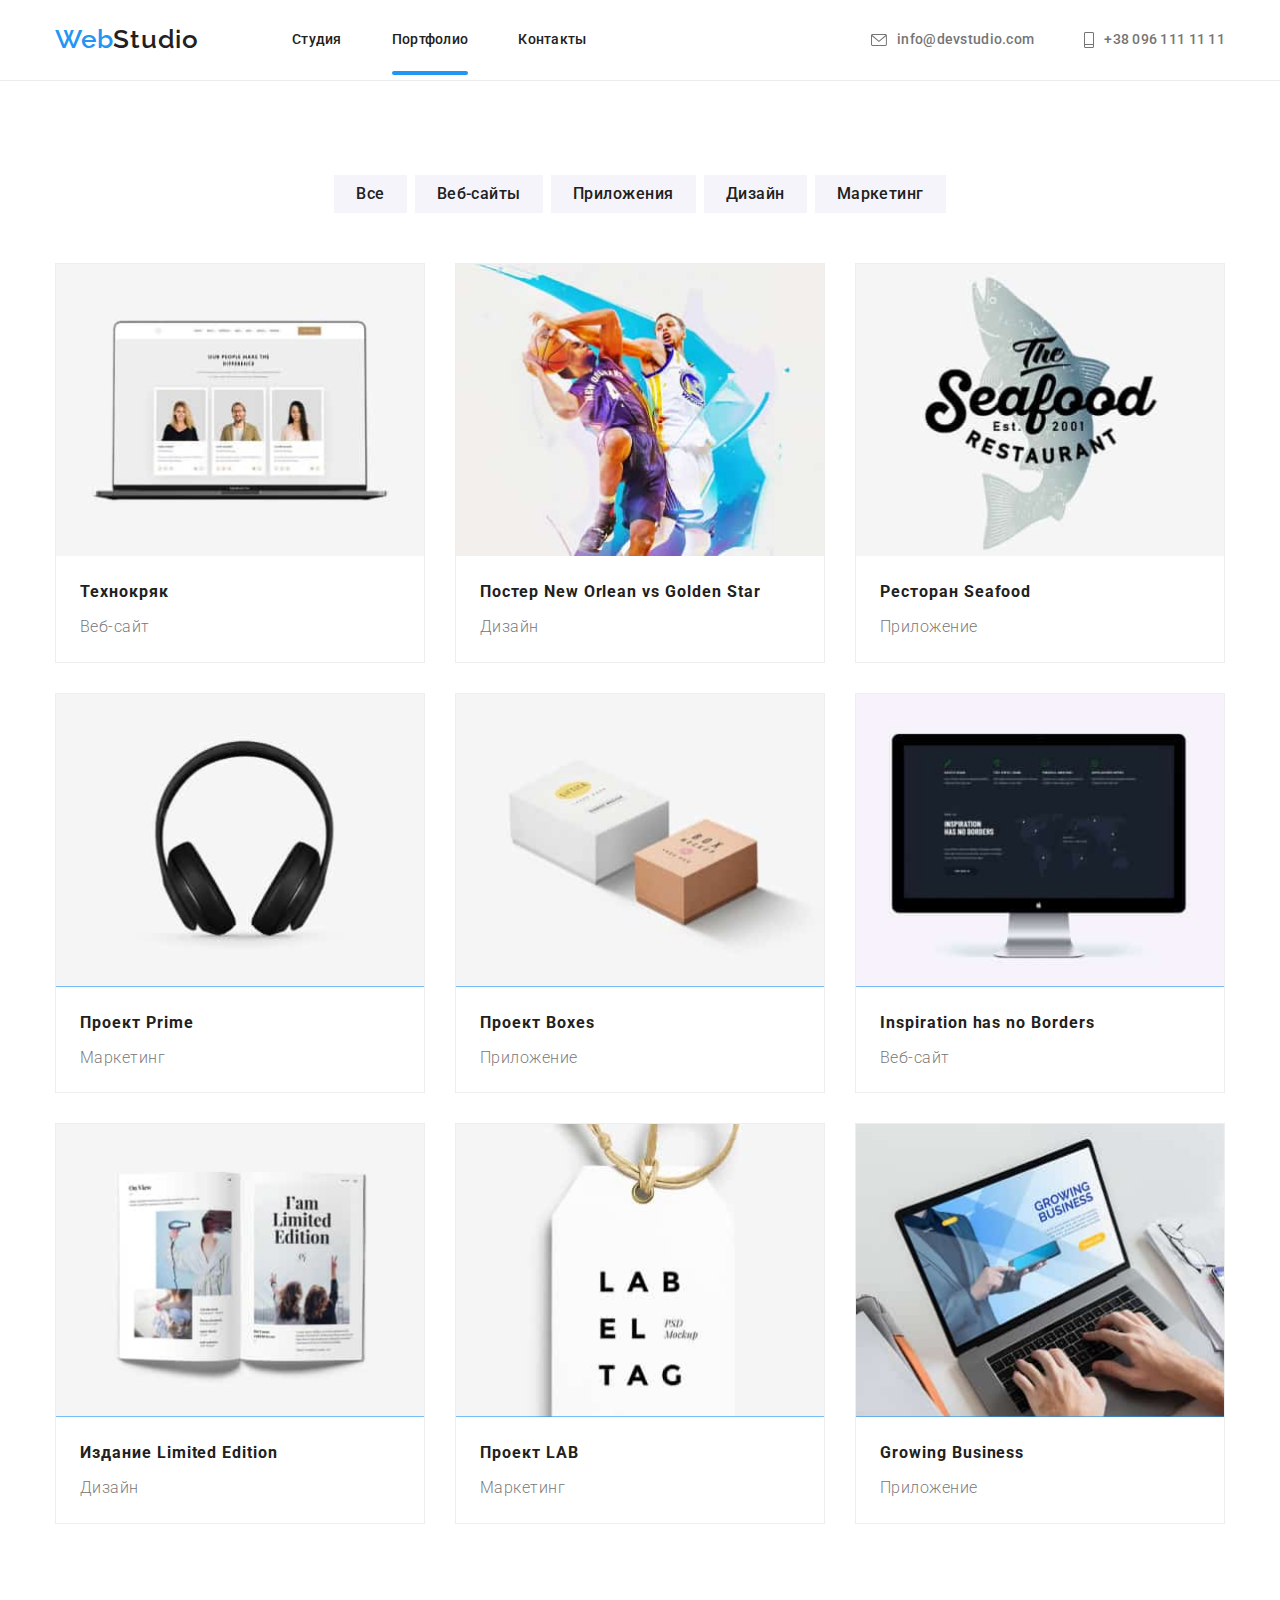
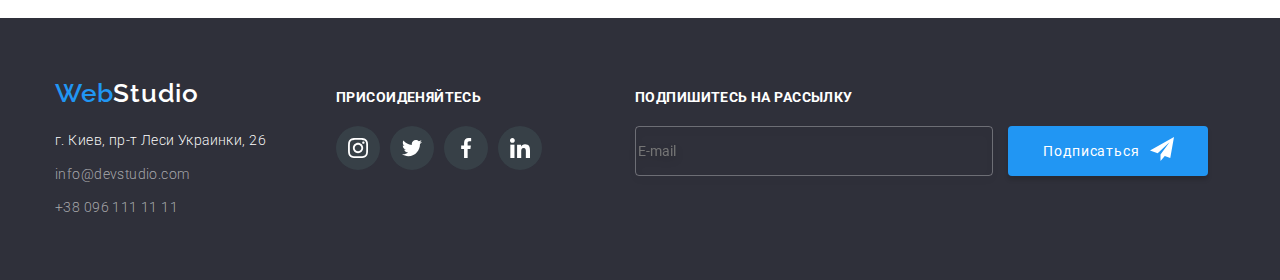
==== portfolio.html @ 7ec6780a "Initial commit" ====
<!DOCTYPE html>
<html lang="ru">
<head>
    <meta charset="UTF-8">
    <meta http-equiv="X-UA-Compatible" content="IE=edge">
    <meta name="viewport" content="width=device-width, initial-scale=1.0">
    <title>Портфолио</title>
    <!-- Основні шрифти -->
    <link rel="preconnect" href="https://fonts.googleapis.com">
    <link rel="preconnect" href="https://fonts.gstatic.com" crossorigin>
    <link href="https://fonts.googleapis.com/css2?family=Raleway:wght@700&family=Roboto:wght@400;500;700&display=swap"
        rel="stylesheet">
    <link rel="stylesheet" href="https://cdn.jsdelivr.net/npm/modern-normalize@1.1.0/modern-normalize.min.css">
    <link rel="stylesheet" href="./css/styles.css">
</head>
<body>
    <header class="header ">
        <div class="container header-container">
        <nav class="nav">
            <a class="header-logo link" href="./index.html"><span class="web">Web</span>Studio</a>
            <ul class="nav-list list">
                <li class="nav-iten">
                    <a class="nav-link link current" href="./index.html">Студия</a>
                </li>
                <li class="nav-iten">
                    <a class="nav-link-first link current-state" href="./portfolio.html">Портфолио</a>
                </li>
                <li class="nav-iten">
                    <a class="nav-link link current" href="">Контакты</a>
                </li>
            </ul>
        </nav>
        
        <ul class="contact-list list">
            <li class="contact-item">
                <a class="contact-mail-portfolio link current-link-portfolio" href="mailto:info@devstudio.com"><svg class="portfolio-header-icons" width="16px" height="12px">
                    <use href="./images/icons.svg/icons.heder/symbol-defs.svg#envelope-hover"></use>
                </svg>info@devstudio.com</a>
            </li>
            <li class="contact-item">
                <a class="contact-phone-portfolio link current-link-portfolio" href="tel:+380961111111"><svg class="portfolio-header-icons"  width="10px" height="16px">
                    <use href="./images/icons.svg/icons.heder/symbol-defs.svg#Vector"></use>
                </svg>+38 096 111 11 11</a>
            </li>
        </ul>
        
        </div>
    </header>
    <!-- Main -->
    <main class="main">
        <section class="section">
            <div class="container">
            <h1 class="visually-hidden">Кнопки переходу</h1>
        <ul class="buttons-list list">
            <li class="buttons-item"><button class="buttons-btn" type="button">Все</button></li>
            <li class="buttons-item"><button class="buttons-btn" type="button">Веб-сайты</button></li>
            <li class="buttons-item"><button class="buttons-btn" type="button">Приложения</button></li>
            <li class="buttons-item"><button class="buttons-btn" type="button">Дизайн</button></li>
            <li class="buttons-item"><button class="buttons-btn" type="button">Маркетинг</button></li>
        </ul>
        
            
                
                <ul class="projekts-list ">
                    
                <li class="projekts-item"  >
                    <a class="slider"  href="">
                       <div class="slider-thumb"><img class="projekts-image" src="./images/images.portofolio/img.jpg" alt="Про нас" width="370"
                            height="300">
                        <p class="slider-dtscr">Ресурс предлагает комплексные предложения с разным уровнем функционала и сервисов. Все это
                            позволит посетителю получить
                            исчерпывающие сведения о компании или частном лице.</p>
                    </div>
                    <div class="projekts-item-div">
                    <h2 class="projekts-subtitle">Технокряк</h2>
                    <p class="projekts-desc">Веб-сайт</p>
                    </div></a>
                </li>
                <li class="projekts-item">
                    <a class="slider" href="">
                        <div class="slider-thumb"><img class="projekts-image" src="./images/images.portofolio/img(1).jpg" alt="Фото постера" width="370" height="300">
                            <p class="slider-dtscr">Ресурс предлагает комплексные предложения с разным уровнем функционала и сервисов. Все это
                                позволит посетителю получить
                                исчерпывающие сведения о компании или частном лице.</p>
                        </div>
                    
                    <div class="projekts-item-div">
                    <h2 class="projekts-subtitle">Постер New Orlean vs Golden Star</h2>
                    <p class="projekts-desc">Дизайн</p>
                    </div></a>
                </li>
                <li class="projekts-item">
                    <a class="slider" href="">
                        <div class="slider-thumb"><img class="projekts-image" src="./images/images.portofolio/img(2).jpg" alt="Фото ресторану" width="370" height="300">
                            <p class="slider-dtscr">Ресурс предлагает комплексные предложения с разным уровнем функционала и сервисов. Все это
                                позволит посетителю получить
                                исчерпывающие сведения о компании или частном лице.</p>
                        </div>
                    
                    <div class="projekts-item-div">
                    <h2 class="projekts-subtitle">Ресторан Seafood</h2>
                    <p class="projekts-desc">Приложение</p>
                    </div></a>
                </li>
                <li class="projekts-item">
                    <a class="slider" href="">
                        <div class="slider-thumb"><img class="projekts-image" src="./images/images.portofolio/img(3).jpg" alt="Фото проекта навушники" width="370"
                            height="300">
                            <p class="slider-dtscr">Ресурс предлагает комплексные предложения с разным уровнем функционала и сервисов. Все это
                                позволит посетителю получить
                                исчерпывающие сведения о компании или частном лице.</p>
                        </div>
                    
                    <div class="projekts-item-div">
                    <h2 class="projekts-subtitle">Проект Prime</h2>
                    <p class="projekts-desc">Маркетинг</p>
                    </div></a>
                </li>
                <li class="projekts-item">
                    <a class="slider" href="">
                        <div class="slider-thumb"><img class="projekts-image" src="./images/images.portofolio/img(4).jpg" alt="фото скриньок" width="370" height="300">
                            <p class="slider-dtscr">Ресурс предлагает комплексные предложения с разным уровнем функционала и сервисов. Все это
                                позволит посетителю получить
                                исчерпывающие сведения о компании или частном лице.</p>
                        </div>
                    
                    <div class="projekts-item-div">
                    <h2 class="projekts-subtitle">Проект Boxes</h2>
                    <p class="projekts-desc">Приложение</p>
                    </div></a>
                </li>
                <li class="projekts-item">
                    <a class="slider" href="">
                        <div class="slider-thumb"><img class="projekts-image" src="./images/images.portofolio/img(5).jpg" alt="Фото сайта Inspiration" width="370"
                            height="300">
                            <p class="slider-dtscr">Ресурс предлагает комплексные предложения с разным уровнем функционала и сервисов. Все это
                                позволит посетителю получить
                                исчерпывающие сведения о компании или частном лице.</p>
                        </div>
                    
                    <div class="projekts-item-div">
                    <h2 class="projekts-subtitle" lang="en">Inspiration has no Borders</h2>
                    <p class="projekts-desc">Веб-сайт</p>
                    </div></a>
                </li>
                <li class="projekts-item">
                    <a class="slider" href="">
                        <div class="slider-thumb"><img class="projekts-image" src="./images/images.portofolio/img(6).jpg" alt="Фото книжки" width="370" height="300">
                            <p class="slider-dtscr">Ресурс предлагает комплексные предложения с разным уровнем функционала и сервисов. Все это
                                позволит посетителю получить
                                исчерпывающие сведения о компании или частном лице.</p>
                        </div>
                    
                    <div class="projekts-item-div">
                    <h2 class="projekts-subtitle">Издание Limited Edition</h2>
                    <p class="projekts-desc">Дизайн</p>
                    </div></a>
                </li>
                <li class="projekts-item">
                    <a class="slider" href="">
                        <div class="slider-thumb"><img class="projekts-image" src="./images/images.portofolio/img(7).jpg" alt="Фото проекта" width="370" height="300">
                            <p class="slider-dtscr">Ресурс предлагает комплексные предложения с разным уровнем функционала и сервисов. Все это
                                позволит посетителю получить
                                исчерпывающие сведения о компании или частном лице.</p>
                        </div>
                    
                    <div class="projekts-item-div">
                    <h2 class="projekts-subtitle">Проект LAB</h2>
                    <p class="projekts-desc">Маркетинг</p>
                    </div></a>
                </li>
                <li class="projekts-item">
                    <a class="slider" href="">
                        <div class="slider-thumb"><img class="projekts-image" src="./images/images.portofolio/img(8).jpg" alt="Фото ноутбука" width="370" height="300">
                            <p class="slider-dtscr">Ресурс предлагает комплексные предложения с разным уровнем функционала и сервисов. Все это
                                позволит посетителю получить
                                исчерпывающие сведения о компании или частном лице.</p>
                        </div>
                    
                    <div class="projekts-item-div">
                    <h2 class="projekts-subtitle" lang="en">Growing Business</h2>
                    <p class="projekts-desc">Приложение</p>
                    </div></a>
                </li>
                </div>
                </ul>
                </div>
        </section>
    </main>
    <footer class="footer">
        <div class="container column">
            <div><a class="footer-logo link" href="./index.html"><span class="web">Web</span>Studio</a>
                <address class="footer-all">
                    <ul class="footer-list list">
                        <li class="footer-item"><a class="footer-link link"
                                href="https://www.google.com/maps/place/%D0%B1%D1%83%D0%BB%D1%8C%D0%B2%D0%B0%D1%80+%D0%9B%D0%B5%D1%81%D1%96+%D0%A3%D0%BA%D1%80%D0%B0%D1%97%D0%BD%D0%BA%D0%B8,+26,+%D0%9A%D0%B8%D1%97%D0%B2,+02000/@50.4265807,30.5361971,17z/data=!3m1!4b1!4m5!3m4!1s0x40d4cf0e033ecbe9:0x57a4dffefec77da0!8m2!3d50.4265807!4d30.5383858">г.
                                Киев, пр-т Леси Украинки, 26</a></li>
                        <li class="footer-item"><a class="footer-mail link"
                                href="mailto:info@devstudio.com">info@devstudio.com</a></li>
                        <li class="footer-item"><a class="footer-phone link" href="tel:+380961111111">+38 096 111 11 11</a>
                        </li>
                    </ul>
                </address>
            </div>
            <div class="footerr-deskription">
                <h3 class="footerr">Присоиденяйтесь</h3>
                <ul class="footerr-list list">
                    <li class="footerr-item">
                        <a class="footerr-link" href=""><svg class="footerr-svg">
                                <use href="./images/icons.svg/icons.footer/symbol-defs.svg#instagram"></use>
                            </svg></a>
                    </li>
                    <li class="footerr-item">
                        <a class="footerr-link" href=""><svg class="footerr-svg">
                                <use href="./images/icons.svg/icons.footer/symbol-defs.svg#twitter"></use></a>
                    </li>
                    <li class="footerr-item">
                        <a class="footerr-link" href=""><svg class="footerr-svg">
                                <use href="./images/icons.svg/icons.footer/symbol-defs.svg#facebook"></use></a>
                    </li>
                    <li class="footerr-item">
                        <a class="footerr-link" href=""><svg class="footerr-svg">
                                <use href="./images/icons.svg/icons.footer/symbol-defs.svg#linkedin"></use></a>
                    </li>
                </ul>
            </div>
            <div class="label-wrapper">
                <h3 class="label-tutorial">Подпишитесь на рассылку</h3>
                <form class="form">
                    <label class="form-label">
                        <input type="email" class="form-input" name="mail" placeholder="E-mail">
                    </label>
                    <button class="label-button" type="submit">Подписаться <span><svg class="label-span">
                                <use href="./images/icons.svg/icons.label/symbol-defs.svg#icon-send"></use>
                            </svg></span></button>            
                </form>
            </div>
        </div>
    </footer>
    
</body>
</html>
---- css/styles.css ----
:root{
    /* Основні шрифти */
     --main-font: "Roboto", sans-serif;
     --secondary-font: "Raleway", sans-serif;
     /*Світла тема тексту*/
     --accent-txt: #2196F3;
     --primary-light-txt: #212121;
     --secondary-light-txt: #757575;
     /*Темна тема тексту*/
     --primary-dark-txt: #FFFFFF;
     --secondary-dark-txt: rgba(255, 255, 255, 0.6);
     /*Світла тема фону*/
     --primary-light-bg: #F5F4FA;
     /*Темна тема фону*/
     --primary-dark-bd: #2F303A; 
     --color-letra: #AFB1B8; 
} 

body{
     font-family: var(--main-font);
     font-weight: 270;
     Font-size: 14px;
     Line-height: 1.67;
     letter-spacing: 0.03em;
     color: var(--secondary-light-txt);
}
h1,
h2, 
h3, 
p, 
ul{
      padding: 0;
      margin-top: 0;
      margin-bottom: 0;
}
img {
      display: block;
      max-width: 100%;
      height: auto;
}
.backdrop {
      position: fixed;
      left: 0;
      top: 0;
      width: 100%;
      height: 100%;
      background-color: rgba(0, 0, 0, 0.2);;
      z-index: 1;
      opacity: 1;
      pointer-events: initial;
      transition: opacity 250ms cubic-bezier(0.4, 0, 0.2, 1), visibility 250ms cubic-bezier(0.4, 0, 0.2, 1);
      opacity: 1;
      pointer-events: initial;
      visibility: visible;
}

.backdrop.is-hidden {
      opacity: 0;
      pointer-events: none;
      visibility: hidden;
      
}

.modal {
      padding: 40px;
      position: absolute;
      top: 50%;
      left: 50%;
      transform: translate(-50%, -50%);
      width: 528px;
      height: 581px;
      background-color: white;
      border-radius: 4px;
      box-shadow: 0px 1px 3px rgba(0, 0, 0, 0.12),
      0px 1px 1px rgba(0, 0, 0, 0.14),
      0px 2px 1px rgba(0, 0, 0, 0.2);
}
.modal-button{
      display: flex;
      position: absolute;
      margin: 0;
      left: 490px;
      top: 8px;
      width: 30px;
      height: 30px;
      border: none;
      padding: 0;
      border-radius: 50%;
      cursor: pointer;
      background: #FFFFFF;
      border: 1px solid rgba(0, 0, 0, 0.1);
      box-sizing: border-box;
      align-items: center;
      justify-content: center;
}

.modal-button-cruze{
      display: inline-block;
      width: 18px;
      height: 18px;
      fill: #212121;
      align-items: center;
      justify-content: center;
}
.modal-button-cruze:hover{
      fill: var(--accent-txt);
      
}
.list{
      padding-left: 0;
      margin-top: 0;
      margin-bottom: 0;
      list-style: none;
}
.link{
     text-decoration: none;
}
.section{
      padding-top: 94px;
      padding-bottom: 94px;
}
.container{
      width: 1200px;
      padding-left: 15px;
      padding-right: 15px;
      margin-left: auto;
      margin-right: auto;
}

/* header */
.header{
      border-bottom: 1px solid #ECECEC;

}
.header-container{
      display: flex;
      align-items: center;
}
.nav{
      display: flex;
      align-items: center;
      
}
.header-logo{
      padding-top: 24px;
      padding-bottom: 25px;
     font-family: "Raleway", sans-serif;
     font-weight: 600;
     Font-size: 26px;
     line-height: 1.19;
     letter-spacing: 0.03em;
     color: var(--primary-light-txt);
     align-items: center;
     margin-right: 93px;
     
     }
     
.nav-list{
      display: flex;
}

.contact-list{
      display: flex;
      align-items: center;
      margin-left: auto;
}
.nav-iten{
      margin-right: 50px;
}

.nav-iten:last-child{
      margin: 0;
}

.contact-item{
      margin-right: 50px;
      display: flex;
      align-items: center;
}
.contact-item:last-child{
      margin-right: 0;
}

.web {
      color: var(--accent-txt);
}

.nav-link-first {
      position: relative;
      font-weight: 500;
      font-size: 14px;
      line-height: 1.14;
      letter-spacing: 0.02em;
      color: var(--primary-light-txt);
      transition: color 250ms cubic-bezier(0.4, 0, 0.2, 1);
}

.nav-link-first:hover,
.nav-link-first:focus {
      color: var(--accent-txt);
}

.current-state::after {
      color: var(--accent-txt);
      position: absolute;
      bottom: -28px;
      content: "";
      display: block;
      width: 100%;
      height: 4px;
      background: var(--accent-txt);
      border-radius: 2px;
}

.nav-link {
      display: inline-block;
      position: relative;
      font-weight: 500;
      font-size: 14px;
      line-height: 1.14;
      letter-spacing: 0.02em;
      color: var(--primary-light-txt);
      transition: color 250ms cubic-bezier(0.4, 0, 0.2, 1);
}

.nav-link:hover,
.nav-link:focus {
      color: var(--accent-txt);
}


.nav-link:after {
      position: absolute;
      content: "";
      display: block;
      left: 0;
      bottom: -28px;
      width: 100%;
      height: 4px;
      background: var(--accent-txt);
      border-radius: 2px;
      opacity: 0;
      transition: transform 250ms cubic-bezier(0.4, 0, 0.2, 1), opacity 250ms ease;
}

.nav-link:hover::after,
.nav-link:focus::after {
      opacity: 1;
}


.contakts::after {
      color: var(--accent-txt);
      position: absolute;
      bottom: -28px;
      content: "";
      display: block;
      width: 100%;
      height: 4px;
      background: var(--accent-txt);
      border-radius: 2px;
      opacity: 0;
      transition: transform 250ms cubic-bezier(0.4, 0, 0.2, 1), opacity 250ms ease;
}

.contakts:hover::after,
.contakts:focus::after {
      opacity: 1;
}

.contakts {
      position: relative;
      display: flex;
      align-items: center;
      justify-content: center;
      font-weight: 500;
      font-size: 14px;
      line-height: 1.14;
      letter-spacing: 0.02em;
      color: var(--secondary-light-txt);
      transition: color 250ms cubic-bezier(0.4, 0, 0.2, 1);
}

.contakts:hover,
.contakts:focus {
      fill: #2196F3;
      color: #2196F3;
}



.header-icons {
      fill: currentColor;
      display: flex;
      margin-right: 10px;
      justify-content: center;
      align-items: center;
}

.portfolio-header-icons {
      fill: currentColor;
      display: flex;
      margin-right: 10px;
      justify-content: center;
      align-items: center;
}

.contact-phone {
      display: flex;
      align-items: center;
      font-weight: 500;
      font-size: 14px;
      line-height: 1.14;
      letter-spacing: 0.02em;
      color: var(--secondary-light-txt);
}

.contact-phone:hover,
.contact-phone:focus {
      fill: #2196F3;
}
/* Main */
.hero-title{
      margin-left: auto;
      margin-right: auto;
      margin-bottom: 30px;
      width: 696px;
      height: 120px;
      max-width: 696px;
      max-height: 120px;
      text-align: center;
      font-weight: 900;
      font-size: 44px;
      line-height: 1.36;
      letter-spacing: 0.06em;
      text-transform: uppercase;
      color: var(--primary-dark-txt);
}
.hero{
      
      background-image: linear-gradient(to right, rgba(47, 48, 58, 0.4),rgba(47, 48, 58, 0.4)), url("../images/fon/Img.jpg");
      background-repeat: no-repeat;
      background-position: center;
      background-size: cover;
      max-width: 1600px;
      margin-right: auto;
      margin-left: auto;
      height: 600px; 
      padding: 200px 0 200px 0;
}
.hero-btn{
      border: transparent;
      display: flex;
      align-items: center;
      margin-left: auto;
      margin-right: auto;
      min-width: 200px;
      max-height: 50px;
      padding: 10px 32px;
      font-family: inherit;
      font-weight: 700;
      font-size: 16px;
      line-height: 1.87;
      letter-spacing: 0.06em;
      text-transform: uppercase;
      border-radius: 4px;
      color: var(--primary-dark-txt);
      background-color: var(--accent-txt);
      cursor: pointer;
}

.advice-list{
      display: flex;
      justify-content: center;
      align-items: center;
      margin-left: auto;
      margin-right: auto;
}
.advice-iten:not(:last-child){
      margin-right: 30px;
}
.div-input{
      display: flex;
      width: 270px;
      height: 120px;
      background-color: #F5F4FA;
      border-radius: 4px;
      margin-bottom: 30px;
      align-items: center;
      justify-content: center;
}
.input{
      width: 70px;
      height: 70px;
      background-size: 50%;
}
 
.advice-descr{
      width: 270px;
}
.advice-subtitle{
      width: 270px;
      height: 16px;
      margin-bottom: 10px;
      font-weight: 700;
      font-size: 14px;
      line-height: 1.14;
      letter-spacing: 0.03em;
      text-transform: uppercase;
      color: var(--primary-light-txt);
}
.advice-descr{
      
      font-size: 14px;
      line-height: 1.71;
      letter-spacing: 0.03em;
      color: var(--secondary-light-txt);
}
.work-section{
      padding-bottom: 94px;
}
.work-title{
      margin-right: auto;
      margin-left: auto;
      font-size: 36px;
      line-height: 1.16;
      letter-spacing: 0.03em;
      color: var(--primary-light-txt);
}
.work{
      padding-top: 0;
}
.work-title-container{
      text-align: center;
      margin-bottom: 50px;
}
.work-list{
      display: flex;
}
.work-item:not(:first-child){
      margin-left: 30px;
}
.work-item{
      position: relative;
}
/* .work-item::before{
      content: "";
      display: inline-block;
      position: absolute;
      
      width: 100%;
      height: 70px;
      left: 0;
      bottom: 0;
} */
.work-image-deskription{
      
      font-weight: 700;
      font-size: 14px;
      line-height: 1.14;
      letter-spacing: 0.03em;
      text-transform: uppercase;
      position: absolute;
      display: flex;
      left: 0;
      bottom: 0;
      height: 70px;
      width: 100%;
      display: flex;
      align-items: center;
      justify-content: center;
      color: white;
      background: rgba(47, 48, 58, 0.8);
      
      
}

/* about-us */

.about-us{
      background-color: var(--primary-light-bg);
      /* margin-bottom: 90px; */
}
.about-us-title{
      font-size: 36px;
      line-height: 1.16;
      letter-spacing: 0.03em;
      color: var(--primary-light-txt);
}
.about-us-container{
      text-align: center;
      margin-bottom: 50px;
      

}
.about-us-list{
      display: flex;
      
}
.about-us-item:not(:last-child){
      margin-right: 30px;
}
.about-us-item{
      background-color: #FFFFFF;
      box-shadow: 0px 1px 3px rgba(0, 0, 0, 0.12), 0px 1px 1px rgba(0, 0, 0, 0.14), 0px 2px 1px rgba(0, 0, 0, 0.2);
      
}
.about-us-div{
      padding-top: 30px;
      padding-bottom: 30px;
      text-align: center;
      
      
}
.about-us-name{
      margin-bottom: 10px;
      font-weight: 500;
      font-size: 16px;
      line-height: 1.19;
      letter-spacing: 0.03em;
      color: var(--primary-light-txt);
}
.about-us-position{
      font-size: 16px;
      line-height: 1.19;
      letter-spacing: 0.03em;
      color: var(--secondary-light-txt);
      margin-bottom: 16px;
}
.social-item{
      width: 44px;
      height: 44px;
      list-style: none;
}
.social-item:not(:last-child){
      margin-right: 10px;
}
.about-us-icons{
      display: flex;
      align-items: center;
      justify-content: center;
      padding-left: 0;

}
.social-link{
      display: block;
      width: 20px;
      height: 20px;
      background-position: center;
      transition: fill 250ms cubic-bezier(0.4, 0, 0.2, 1);
} 
.social-links{
      display: flex;
      justify-content: center;
      align-items: center;
      border-radius: 50%;
      width: 44px;
      height: 44px;
      fill: #AFB1B8; 
      transition: background-color 250ms cubic-bezier(0.4, 0, 0.2, 1);
}
.social-links:hover,
.social-links:focus{
      background-color: var(--accent-txt);
      fill: #FFFFFF;
}
      
.clients{
      font-size: 36px;
      line-height: 1.16;
      letter-spacing: 0.03em;
      color: var(--primary-light-txt);
      text-align: center;
      margin-bottom: 50px;
           
}
.clients-list{
      display: flex;
}

.clients-section{
      padding: 94px 0px;
}

.clients-item:not(:last-child){
      margin-right: 30px;
}


.clients-item:not(:last-child){
      margin-right: 30px;
}
.client-link {
      color: #AFB1B8;
      display: flex;
      width: 170px;
      height: 92px;
      border: 1px solid #AFB1B8;
      box-sizing: border-box;
      border-radius: 4px;
      align-items: center;
      justify-content: center;
      transition: color 250ms cubic-bezier(0.4, 0, 0.2, 1), border-color 250ms cubic-bezier(0.4, 0, 0.2, 1);
}

.client-link:hover,
.client-link:focus {
      color: var(--accent-txt);
      border-color: #2196F3;
}
.svg-client {
      width: 106px;
      height: 60px;
      fill: currentColor;
      transition: fill 250ms cubic-bezier(0.4, 0, 0.2, 1);
}
.svg-client:hover,
.svg-client:focus {
      fill: #2196F3;

}
.column{
      align-items: baseline;
      display: flex;
} 
.footerr{
      text-transform: uppercase;
      font-weight: 700;
      font-size: 14px;
      line-height: 1.14;
      letter-spacing: 0.03em;
      color: var(--primary-dark-txt);
      margin-bottom: 20px;
}
.footerr-list{
      display: flex;
}
.footerr-svg{
      display: block;
      width: 20px;
      height: 20px;
      background-position: center;
}
.footerr-item{
      border-radius: 50%;
      background-color: #212b33;
      transition: background-color 250ms cubic-bezier(0.4, 0, 0.2, 1);
}
.footerr-item:not(:last-child){
      margin-right: 10px;
}
.footerr-link{
      display: flex;
      justify-content: center;
      align-items: center;
      border-radius: 50%;
      width: 44px;
      height: 44px;
      fill: var(--color-letra);
      background: rgba(255, 255, 255, 0.1);
      transition: background-color 250ms cubic-bezier(0.4, 0, 0.2, 1);
}
.footerr-link:hover,
.footerr-link:focus {
      background-color: #2196F3;
}


/* Footer */
.footer{
      padding-top: 60px ;
      padding-bottom: 60px ;
      background-color: var(--primary-dark-bd);
}
.footer-left{
      flex-grow: 1;
}
.footer-logo{
       font-family: "Raleway", sans-serif;
       font-weight: 600;
       font-size: 26px;
       line-height: 1.19;
       letter-spacing: 0.03em;
       color: var(--primary-dark-txt);
}
.footer-all{
      margin-top: 20px;
      font-style: normal;
}
.footer-item:not(:last-child)
{
      margin-bottom: 9px;
}
.visually-hidden {
  position: absolute;
  width: 1px;
  height: 1px;
  margin: -1px;
  border: 0;
  padding: 0;
  white-space: nowrap;
  clip-path: inset(100%);
  clip: rect(0 0 0 0);
  overflow: hidden;
}
.footer-link{
      font-size: 14px;
      line-height: 1.71;
      letter-spacing: 0.03em;
      color: var(--primary-dark-txt);
}
.footer-mail{
      font-size: 14px;
      line-height: 24px;
      letter-spacing: 0.03em;
      color: rgba(255, 255, 255, 0.6);
}
.footer-phone{
      font-size: 14px;
      line-height: 24px;
      letter-spacing: 0.03em;
      color: rgba(255, 255, 255, 0.6);
}
.footerr-deskription{
      margin-left: 70px;
}
.form-input{
      width: 358px;
      height: 50px;
      background-color: transparent;
      border: 1px solid rgba(255, 255, 255, 0.3);
      box-sizing: border-box;
      filter: drop-shadow(0px 4px 4px rgba(0, 0, 0, 0.15));
      border-radius: 4px;
}

.label-wrapper{
      margin-left: 93px;
}

.label-tutorial{
      text-transform: uppercase;
      font-weight: 700;
      font-size: 14px;
      line-height: 1.14;
      letter-spacing: 0.03em;
      color: var(--primary-dark-txt);
      margin-bottom: 20px;
      
}
.form-input{
      
      color: var(--primary-dark-txt);
      
      
}
.label-button{
      text-decoration: none;
      display: inline-flex;
      padding: 0;
      margin: 0;
      border: transparent;
      align-items: center;
      justify-content: center;
      width: 200px;
      height: 50px;
      background: #2196F3;
      box-shadow: 0px 4px 4px rgba(0, 0, 0, 0.15);
      border-radius: 4px;
      align-items: center;
      text-align: center;
      letter-spacing: 0.06em;
      fill: var(--primary-dark-txt);
      color: var(--primary-dark-txt);
      cursor: pointer;
}

.label-span{
      width: 24px;
      height: 24px;
      margin-left: 10px;
}
.form-label{
      width: 448px;
      height: 40px;
      
      box-sizing: border-box;
      border-radius: 4px;
      margin-right: 12px;
}
.element-modal{
      display: block;
      margin: 40px;
      width: 528px;
      height: 581px;
}

.element-first{
      display: inline;
      width: 448px;
      height: 23px;
      font-weight: 700;
      font-size: 20px;
      line-height: 23px;
      letter-spacing: 0.03em;
      color: var(--primary-light-txt);
      margin-bottom: 12px;
      
}
.element-form{
      margin-top: 12px;
}
.element-span{
      margin-bottom: 4px;
      padding: 0;
      font-size: 12px;
      line-height: 14px;
      letter-spacing: 0.01em;
      color: var(--secondary-light-txt);
      
}
.element-input {
      display: block;
      padding-left: 40px;
      
      border: 0;
      width: 448px;
      height: 40px;
      font-family: inherit;
      border: 1px solid rgba(33, 33, 33, 0.2);
      box-sizing: border-box;
      border-radius: 4px;
      resize: none;
}
.element-hover{
      
      width: 448px;
      height: 40px;
}
.element-hover:hover,
.element-hover:focus{
      background-color: #2196F3;
      fill: #2196F3;
      border-radius: 4px;
}

.element-input-pregunta{
      display: block;
      padding: 12px 16px;
      width: 448px;
      height: 120px;
      
}
.element-input-pregunta:hover,
.element-input-pregunta:focus{
      border-color: #2196F3;
}
.checkbox-icon{
      display: inline-block;    
      width: 16px;
      height: 15px;
      border: 2px solid var(--primary-light-txt);
      border-radius: 2px;
      margin-right: 8px;
      align-items: center;
      justify-content: center;
}
.checkbox-label{
      display: flex;
      align-items: center;
      justify-content: center;
      margin-bottom: 30px;
}
.checkbox-input:checked + .checkbox-icon{
      background-image: url(..//images/тимчасова/Vector.png);
      background-color: #2196F3;
      border-color: transparent;
      background-size: contain;
      background-size: contain;
      background-origin: border-box;
}

.checkbox-input{
      -webkit-appearance: none;
      -moz-appearance: none;
      appearance: none;
}
.element-span-checkbox{
      font-weight: 400;
      font-size: 14px;
      line-height: 24px;
      letter-spacing: 0.03em;
      color: var(--secondary-light-txt);
      
}
.span-checkbox{
      color: var(--accent-txt);
      text-decoration: underline;
      
}

.element-label {
      position: relative;
      display: flex;
      flex-direction: column;
      margin-bottom: 10px;
}
.element-vidstup{
      margin-bottom: 20px;
}


.element-svg{
      position: absolute;
      top: 0;
      left: 0;
      display: inline-block;
      top: 28px;
      left: 15px;
      width: 18px;
      height: 18px;
}
.element-button{
      display: flex;
      width: 200px;
      height: 50px;
      background: var(--accent-txt);
      box-shadow: 0px 4px 4px rgba(0, 0, 0, 0.15);
      border-radius: 4px;
      font-weight: 700;
      font-size: 16px;
      line-height: 30px;      
      cursor: pointer;
      margin-left: auto;
      margin-right: auto;
      border: 0;
      justify-content: center;
      align-items: center;
      letter-spacing: 0.06em;
      color: var(--primary-dark-txt);
      
      
}


/* Портфоліо*/

.contact-mail-portfolio{
      position: relative;
      display: flex;
      font-weight: 500;
      justify-content: center;
      align-items: center;
      font-size: 14px;
      line-height: 1.14;
      letter-spacing: 0.02em;
      color: var(--secondary-light-txt);
      transition: color 250ms cubic-bezier(0.4, 0, 0.2, 1);

}
.contact-mail-portfolio:hover,
.contact-mail-portfolio:focus{
      color: var(--accent-txt);
      fill: var(--accent-txt);
}


.current-link-portfolio:hover::after{
      content: "";
      position: absolute;
      display: block;
      width: 100%;
      height: 4px;
      bottom: -28px;
      border-radius: 2px;
      background-color: var(--accent-txt);
      transition: 250ms cubic-bezier(0.4, 0, 0.2, 1);
}
.contact-phone-portfolio{
      position: relative;
      display: flex;
       align-items: center;
       font-style: 400;
       font-weight: 500;
       font-size: 14px;
       line-height: 1.14;
       letter-spacing: 0.02em;
       color: var(--secondary-light-txt);
      transition: color 250ms cubic-bezier(0.4, 0, 0.2, 1);
}
.contact-phone-portfolio:hover,
.contact-phone-portfolio:focus{
      color: var(--accent-txt);
      fill: var(--accent-txt);
      transition: 250ms cubic-bezier(0.4, 0, 0.2, 1);
}

.buttons-btn{
      border: transparent;
       padding: 6px 22px;
       font-family: inherit;
       font-weight: 500;
       font-size: 16px;
       line-height: 1.62;
       letter-spacing: 0.03em;
       color: var(--primary-light-txt);
       border-radius: 4px;
       background-color: var(--secondary-light-bg);
       cursor: pointer;
       transition: color 250ms cubic-bezier(0.4, 0, 0.2, 1), background-color 250ms cubic-bezier(0.4, 0, 0.2, 1), box-shadow 250ms cubic-bezier(0.4, 0, 0.2, 1);
       
}
.buttons-btn:hover,
.buttons-btn:focus{
      color: var(--primary-dark-txt);
      background-color: var(--accent-txt);
      box-shadow: 0px 3px 1px rgba(0, 0, 0, 0.1),
      0px 1px 2px rgba(0, 0, 0, 0.08),
      0px 2px 2px rgba(0, 0, 0, 0.12);
}
.buttons-item{
      background-color: #F5F4FA;
      
     
}
.buttons-item:not(:last-child)
{
      margin-right: 8px;
}
.buttons-list{
      margin-bottom: 50px;
      display: flex;
      justify-content: center;
      
}
.projekts-list{
     display: flex;
     flex-wrap: wrap;
     list-style: none;
}

.flex-container{
      display: flex;
      flex-wrap: wrap;
}
.projekts-item{
      list-style: none;
      width: 370px;
      box-sizing: border-box;
      border: 1px solid #EEEEEE;;      
}
.projekts-item:not(:last-child){
      margin-right: 30px;
      margin-bottom: 30px; 
      
}
.projekts-item:nth-child(3n){
      margin-right: 0;
}
.projekts-item:nth-last-child(-n+3){
      margin-bottom: 0;
}

.slider {
      display: block;
      text-decoration: none;
      transition: box-shadow 250ms cubic-bezier(0.4, 0, 0.2, 1);
}

.slider:focus {
      box-shadow: 0px 1px 1px rgba(0, 0, 0, 0.12),
            0px 4px 4px rgba(0, 0, 0, 0.06),
            1px 4px 6px rgba(0, 0, 0, 0.16);
}

.slider:hover,
.slider:focus .slider-dtscr {
      box-shadow: 0px 1px 1px rgba(0, 0, 0, 0.12),
            0px 4px 4px rgba(0, 0, 0, 0.06),
            1px 4px 6px rgba(0, 0, 0, 0.16);
      transform: translateY(0);
}
.slider-thumb{
      position: relative;
      cursor: pointer;
      overflow: hidden;      
}

.slider-dtscr{
      display: flex;
      width: 100%;
      height: 100%;
      justify-content: center;
      align-items: center;
      padding: 63px 24px;
      position: absolute;
      left: 0;
      bottom: 0;
      transform: translateY(100%);
      background-color: var(--accent-txt);
      transition-duration: 250ms;
      font-size: 18px;
      font-weight: 400;
      line-height: 1.55;
      letter-spacing: 0.03em;
      color: var(--primary-dark-txt);
      transition: transform 250ms cubic-bezier(0.4, 0, 0.2, 1);
      
}

.slider-dtscr:focus{
      opacity: 1;
}

.projekts-item:hover .slider-dtscr{
      transform: translateY(0);
}

.projekts-image{
      display: block;
      max-width: 100%;
      height: auto;
}
.projekts-item-div{
     padding: 20px 24px;
     border-left: 0;
     border-bottom: 0;
     border-right: 0;
}

.projekts-subtitle{
       margin-bottom: 4px;
       font-weight: 700;
       font-size: 16px;
       line-height: 2;
       letter-spacing: 0.06em;
       color: var(--primary-light-txt);
}
.projekts-desc{
       font-size: 16px;
       line-height: 1.87;
       letter-spacing: 0.03em;
       color: var(--secondary-light-txt);
}
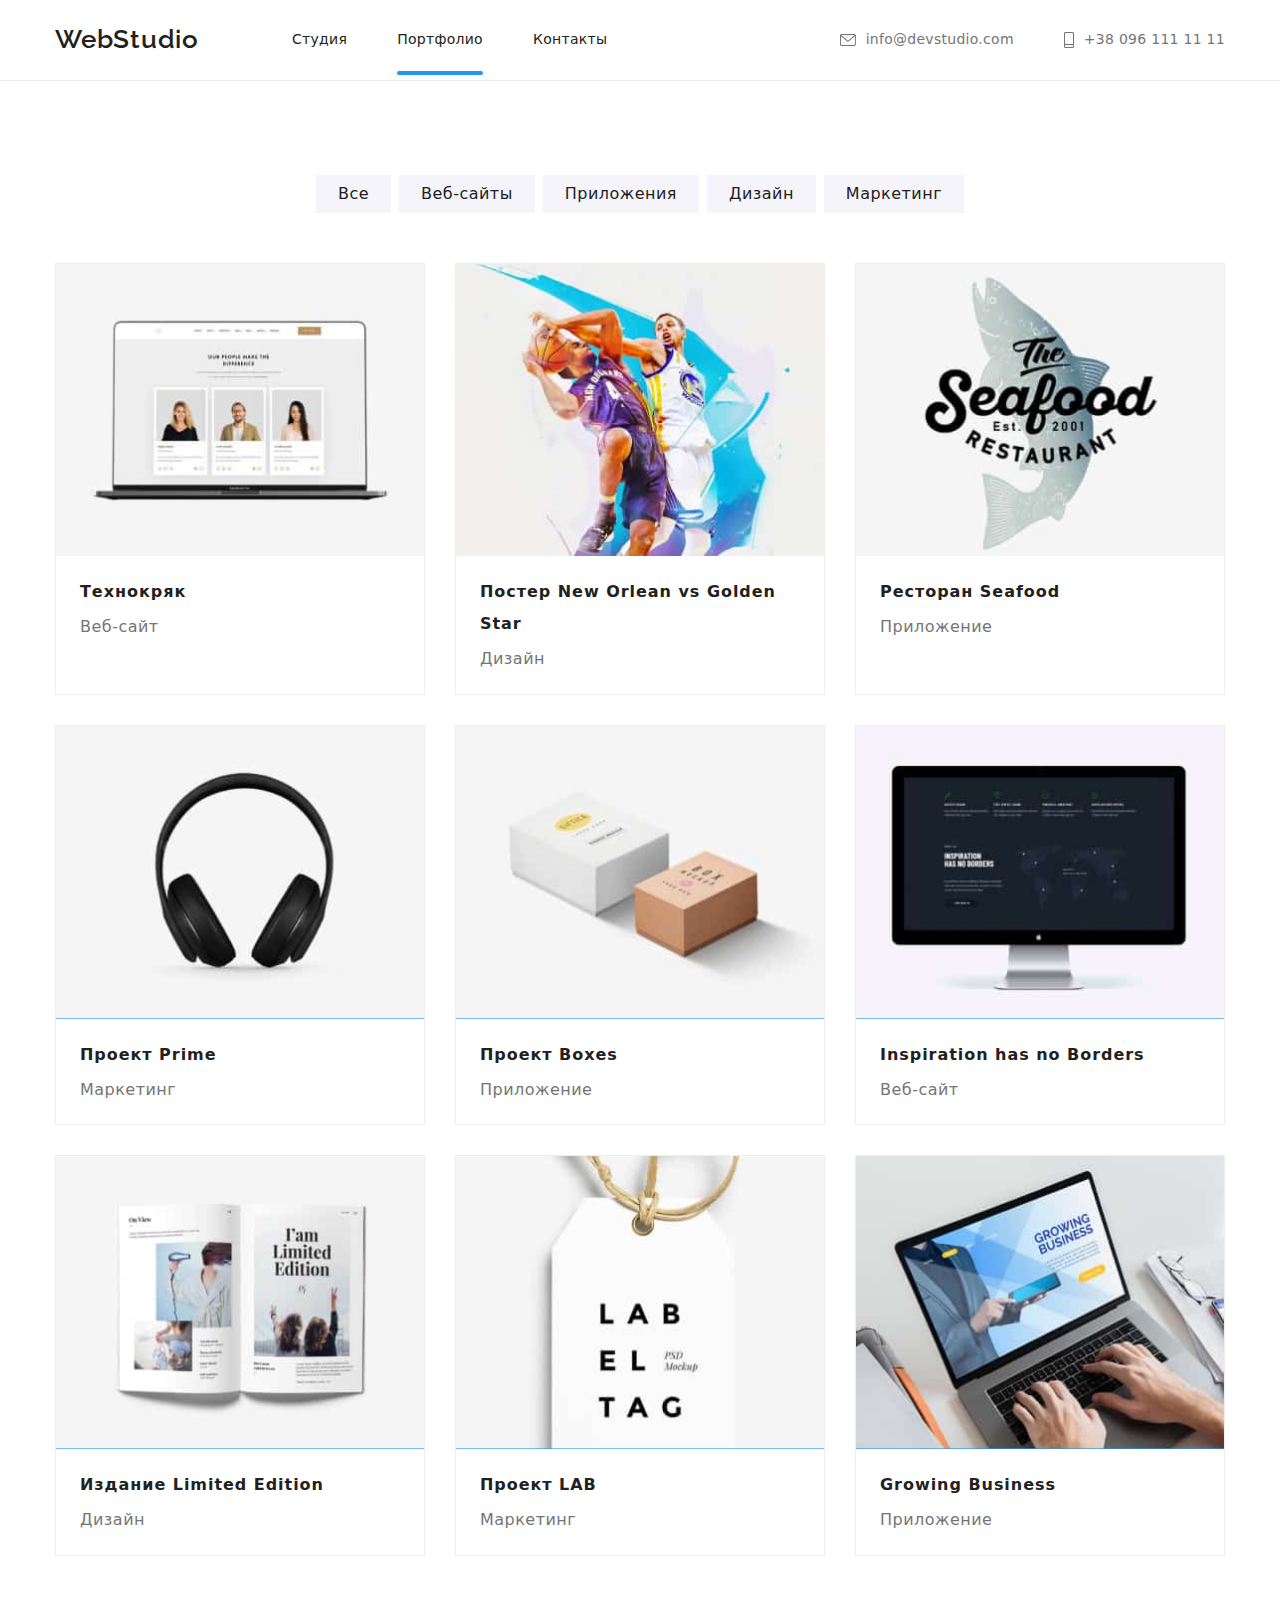
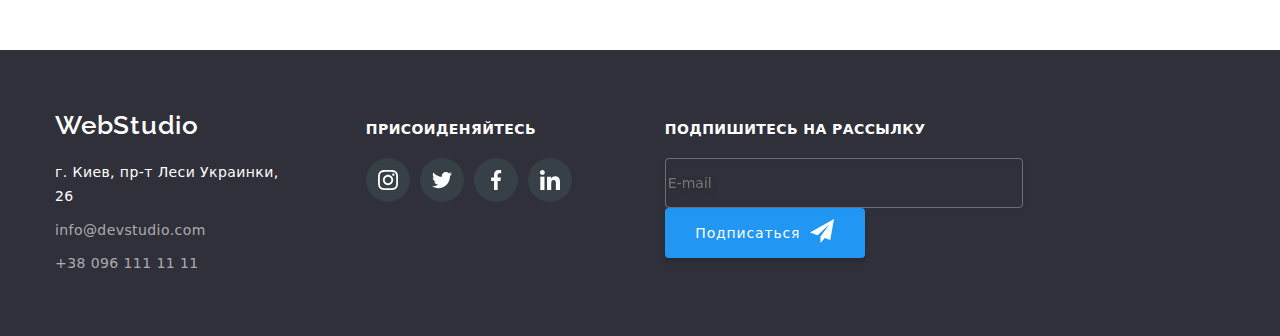
==== commit 647b6536: "71" ====
--- a/portfolio.html
+++ b/portfolio.html
@@ -5,6 +5,8 @@
     <meta http-equiv="X-UA-Compatible" content="IE=edge">
     <meta name="viewport" content="width=device-width, initial-scale=1.0">
     <title>Портфолио</title>
+    <link rel="stylesheet" href="https://cdnjs.cloudflare.com/ajax/libs/modern-normalize/1.1.0/modern-normalize.min.css">
+    <link rel="stylesheet" href="./css/main.min.css">
     <!-- Основні шрифти -->
     <link rel="preconnect" href="https://fonts.googleapis.com">
     <link rel="preconnect" href="https://fonts.gstatic.com" crossorigin>
@@ -14,37 +16,39 @@
     <link rel="stylesheet" href="./css/styles.css">
 </head>
 <body>
-    <header class="header ">
-        <div class="container header-container">
-        <nav class="nav">
-            <a class="header-logo link" href="./index.html"><span class="web">Web</span>Studio</a>
-            <ul class="nav-list list">
-                <li class="nav-iten">
-                    <a class="nav-link link current" href="./index.html">Студия</a>
-                </li>
-                <li class="nav-iten">
-                    <a class="nav-link-first link current-state" href="./portfolio.html">Портфолио</a>
-                </li>
-                <li class="nav-iten">
-                    <a class="nav-link link current" href="">Контакты</a>
+    <header class="header">
+        <div class=" header_container container ">
+            <nav class="nav">
+                <a class="nav-logo link" href=""><span class="web">Web</span>Studio</a>
+                <ul class="nav-logo_list list">
+                    <li class="nav-logo_iten">
+                        <a class="nav_link link " href="./index.html">Студия</a>
+                    </li>
+                    <li class="nav-logo_iten">
+                        <a class="nav-link_first link nav-current_state" href="">Портфолио</a>
+                    </li>
+                    <li class="nav-logo_iten">
+                        <a class="nav_link link " href="">Контакты</a>
+                    </li>
+                </ul>
+            </nav>
+            <ul class="contact list">
+                <li class="contact_item ">
+                    <a class="contakts_link link " href="mailto:info@devstudio.com"><svg class="contact_icons" width="16px"
+                            height="12px">
+                            <use href="./images/icons.svg/icons.heder/symbol-defs.svg#envelope-hover"></use>
+                        </svg>
+                        info@devstudio.com</a>
+                </li>
+                <li class="contact-item">
+                    <a class="contakts_link link current-link" href="tel:+380961111111"><svg class="contact_icons"
+                            width="10px" height="16px">
+                            <use href="./images/icons.svg/icons.heder/symbol-defs.svg#Vector"></use>
+                        </svg>+38 096 111 11 11</a>
                 </li>
             </ul>
-        </nav>
-        
-        <ul class="contact-list list">
-            <li class="contact-item">
-                <a class="contact-mail-portfolio link current-link-portfolio" href="mailto:info@devstudio.com"><svg class="portfolio-header-icons" width="16px" height="12px">
-                    <use href="./images/icons.svg/icons.heder/symbol-defs.svg#envelope-hover"></use>
-                </svg>info@devstudio.com</a>
-            </li>
-            <li class="contact-item">
-                <a class="contact-phone-portfolio link current-link-portfolio" href="tel:+380961111111"><svg class="portfolio-header-icons"  width="10px" height="16px">
-                    <use href="./images/icons.svg/icons.heder/symbol-defs.svg#Vector"></use>
-                </svg>+38 096 111 11 11</a>
-            </li>
-        </ul>
-        
         </div>
+    </header>
     </header>
     <!-- Main -->
     <main class="main">
--- a/css/main.min.css
+++ b/css/main.min.css
@@ -0,0 +1,2 @@
+:root{--main-font: "Roboto", sans-serif;--secondary-font: "Raleway", sans-serif;--accent-txt: #2196F3;--primary-light-txt: #212121;--secondary-light-txt: #757575;--primary-dark-txt: #FFFFFF;--secondary-dark-txt: rgba(255, 255, 255, 0.6);--primary-light-bg: #F5F4FA;--primary-dark-bd: #2F303A;--color-letra: #AFB1B8;--background: #212b33}.visually-hidden{position:absolute;width:1px;height:1px;margin:-1px;border:0;padding:0;white-space:nowrap;clip-path:inset(100%);clip:rect(0 0 0 0);overflow:hidden}h1,h2,h3,p,ul{padding:0;margin-top:0;margin-bottom:0}.list{padding-left:0;margin-top:0;margin-bottom:0;list-style:none}.link{text-decoration:none}body{font-family:var(--main-font);font-weight:270;Font-size:14px;Line-height:1.67;letter-spacing:0.03em;color:var(--secondary-light-txt)}img{display:block;max-width:100%;height:auto}.backdrop{position:fixed;left:0;top:0;width:100%;height:100%;background-color:rgba(0,0,0,0.2);z-index:1;opacity:1;pointer-events:initial;transition:opacity 250ms cubic-bezier(0.4, 0, 0.2, 1),visibility 250ms cubic-bezier(0.4, 0, 0.2, 1);opacity:1;pointer-events:initial;visibility:visible}.section{padding-top:94px;padding-bottom:94px}.hero-title{margin-left:auto;margin-right:auto;margin-bottom:30px;width:696px;height:120px;max-width:696px;max-height:120px;text-align:center;font-weight:900;font-size:44px;line-height:1.36;letter-spacing:0.06em;text-transform:uppercase;color:var(--primary-dark-txt)}.projekts-subtitle{margin-bottom:4px;font-weight:700;font-size:16px;line-height:2;letter-spacing:0.06em;color:var(--primary-light-txt)}.about-us-title{font-size:36px;line-height:1.16;letter-spacing:0.03em;color:var(--primary-light-txt)}.work-title-container{text-align:center;margin-bottom:50px}.work-title{margin-right:auto;margin-left:auto;font-size:36px;line-height:1.16;letter-spacing:0.03em;color:var(--primary-light-txt)}.advice-subtitle{width:270px;height:16px;margin-bottom:10px;font-weight:700;font-size:14px;line-height:1.14;letter-spacing:0.03em;text-transform:uppercase;color:var(--primary-light-txt)}.hero-btn{border:transparent;display:flex;align-items:center;margin-left:auto;margin-right:auto;min-width:200px;max-height:50px;padding:10px 32px;font-family:inherit;font-weight:700;font-size:16px;line-height:1.87;letter-spacing:0.06em;text-transform:uppercase;border-radius:4px;color:var(--primary-dark-txt);background-color:var(--accent-txt);cursor:pointer}.buttons-btn{border:transparent;padding:6px 22px;font-family:inherit;font-weight:500;font-size:16px;line-height:1.62;letter-spacing:0.03em;color:var(--primary-light-txt);border-radius:4px;background-color:var(--secondary-light-bg);cursor:pointer;transition:color 250ms cubic-bezier(0.4, 0, 0.2, 1),background-color 250ms cubic-bezier(0.4, 0, 0.2, 1),box-shadow 250ms cubic-bezier(0.4, 0, 0.2, 1)}.buttons-btn:hover,.buttons-btn:focus{color:var(--primary-dark-txt);background-color:var(--accent-txt);box-shadow:0px 3px 1px rgba(0,0,0,0.1),0px 1px 2px rgba(0,0,0,0.08),0px 2px 2px rgba(0,0,0,0.12)}.buttons-item{background-color:var(--primary-light-bg)}.buttons-item:not(:last-child){margin-right:8px}.buttons-list{margin-bottom:50px;display:flex;justify-content:center}.container{width:1200px;padding-left:15px;padding-right:15px;margin-left:auto;margin-right:auto}.header{border-bottom:1px solid #ECECEC}.header_container{display:flex;align-items:center}.nav{display:flex;align-items:center}.nav-logo{padding-top:24px;padding-bottom:25px;font-family:"Raleway", sans-serif;font-weight:600;Font-size:26px;line-height:1.19;letter-spacing:0.03em;color:var(--primary-light-txt);align-items:center;margin-right:93px}.nav-logo_list{display:flex}.contact{display:flex;align-items:center;margin-left:auto}.nav-logo_iten{margin-right:50px}.nav-logo_iten:last-child{margin:0}.contact_item{margin-right:50px;display:flex;align-items:center}.contact_item:last-child{margin-right:0}.nav_web{color:var(--accent-txt)}.nav-link_first{position:relative;font-weight:500;font-size:14px;line-height:1.14;letter-spacing:0.02em;color:var(--primary-light-txt);transition:color 250ms cubic-bezier(0.4, 0, 0.2, 1)}.nav-link_first:hover,.nav-link_first:focus{color:var(--accent-txt)}.nav-current_state::after{color:var(--accent-txt);position:absolute;bottom:-28px;content:"";display:block;width:100%;height:4px;background:var(--accent-txt);border-radius:2px}.nav_link{display:inline-block;position:relative;font-weight:500;font-size:14px;line-height:1.14;letter-spacing:0.02em;color:var(--primary-light-txt);transition:color 250ms cubic-bezier(0.4, 0, 0.2, 1)}.nav_link:hover,.nav_link:focus{color:var(--accent-txt)}.nav_link:after{position:absolute;content:"";display:block;left:0;bottom:-28px;width:100%;height:4px;background:var(--accent-txt);border-radius:2px;opacity:0;transition:transform 250ms cubic-bezier(0.4, 0, 0.2, 1),opacity 250ms ease}.nav_link:hover::after,.nav_link:focus::after{opacity:1}.contakts_link::after{color:var(--accent-txt);position:absolute;bottom:-28px;content:"";display:block;width:100%;height:4px;background:var(--accent-txt);border-radius:2px;opacity:0;transition:transform 250ms cubic-bezier(0.4, 0, 0.2, 1),opacity 250ms ease}.contakts_link:hover::after,.contakts_link:focus::after{opacity:1}.contakts_link{position:relative;display:flex;align-items:center;justify-content:center;font-weight:500;font-size:14px;line-height:1.14;letter-spacing:0.02em;color:var(--secondary-light-txt);transition:color 250ms cubic-bezier(0.4, 0, 0.2, 1)}.contakts_link:hover,.contakts_link:focus{fill:#2196F3;color:#2196F3}.contact_icons{fill:currentColor;display:flex;margin-right:10px;justify-content:center;align-items:center}.contact-phone{display:flex;align-items:center;font-weight:500;font-size:14px;line-height:1.14;letter-spacing:0.02em;color:var(--secondary-light-txt)}.contact-phone:hover,.contact-phone:focus{fill:#2196F3}.hero-title{margin-left:auto;margin-right:auto;margin-bottom:30px;width:696px;height:120px;max-width:696px;max-height:120px;text-align:center;font-weight:900;font-size:44px;line-height:1.36;letter-spacing:0.06em;text-transform:uppercase;color:var(--primary-dark-txt)}.hero{background-image:linear-gradient(to right, rgba(47,48,58,0.4), rgba(47,48,58,0.4)),url("../images/fon/Img.jpg");background-repeat:no-repeat;background-position:center;background-size:cover;max-width:1600px;margin-right:auto;margin-left:auto;height:600px;padding:200px 0 200px 0}.hero-btn{border:transparent;display:flex;align-items:center;margin-left:auto;margin-right:auto;min-width:200px;max-height:50px;padding:10px 32px;font-family:inherit;font-weight:700;font-size:16px;line-height:1.87;letter-spacing:0.06em;text-transform:uppercase;border-radius:4px;color:var(--primary-dark-txt);background-color:var(--accent-txt);cursor:pointer}.is-hidden{opacity:0;pointer-events:none;visibility:hidden}.modal{padding:40px;position:absolute;top:50%;left:50%;transform:translate(-50%, -50%);width:528px;height:581px;background-color:var(--primary-dark-txt);border-radius:4px;box-shadow:0px 1px 3px rgba(0,0,0,0.12),0px 1px 1px rgba(0,0,0,0.14),0px 2px 1px rgba(0,0,0,0.2)}.modal-element_first{display:inline;width:448px;height:23px;font-weight:700;font-size:20px;line-height:23px;letter-spacing:0.03em;color:var(--primary-light-txt);margin-bottom:12px}.modal-element_form{margin-top:12px}.modal-element_label{position:relative;display:flex;flex-direction:column;margin-bottom:10px}.modal-element_span{margin-bottom:4px;padding:0;font-size:12px;line-height:14px;letter-spacing:0.01em;color:var(--secondary-light-txt)}.modal-element_hover{width:448px;height:40px}.modal-element_hover:hover,.modal-element_hover:focus{background-color:var(--accent-txt);fill:var(--accent-txt);border-radius:4px}.modal-element_input{display:block;padding-left:40px;border:0;width:448px;height:40px;font-family:inherit;border:1px solid rgba(33,33,33,0.2);box-sizing:border-box;border-radius:4px;resize:none}.modal-element_pregunta{display:block;padding:12px 16px;width:448px;height:120px}.modal-element_pregunta:hover,.modal-element_pregunta:focus{border-color:var(--accent-txt)}.modal-element_svg{position:absolute;top:0;left:0;display:inline-block;top:28px;left:15px;width:18px;height:18px}.modal-element_vidstup{margin-bottom:20px}.modal-button{display:flex;position:absolute;margin:0;left:490px;top:8px;width:30px;height:30px;border:none;padding:0;border-radius:50%;cursor:pointer;background:#FFFFFF;border:1px solid rgba(0,0,0,0.1);box-sizing:border-box;align-items:center;justify-content:center}.modal-button-cruze{display:inline-block;width:18px;height:18px;fill:var(--primary-light-txt);align-items:center;justify-content:center}.modal-button-cruze:hover{fill:var(--accent-txt)}.modal-checkbox{display:flex;align-items:center;justify-content:center;margin-bottom:30px}.modal-checkbox_input{-webkit-appearance:none;-moz-appearance:none;appearance:none}.modal-checkbox_icon{display:inline-block;width:16px;height:15px;border:2px solid var(--primary-light-txt);border-radius:2px;margin-right:8px;align-items:center;justify-content:center}.modal-checkbox_input:checked+.modal-checkbox_icon{background-image:url(..//images/тимчасова/Vector.png);background-color:var(--accent-txt);border-color:transparent;background-size:contain;background-size:contain;background-origin:border-box}.modal-checkbox_span{color:var(--accent-txt);text-decoration:underline}.modal-checkbox_button{display:flex;width:200px;height:50px;background:var(--accent-txt);box-shadow:0px 4px 4px rgba(0,0,0,0.15);border-radius:4px;font-weight:700;font-size:16px;line-height:30px;cursor:pointer;margin-left:auto;margin-right:auto;border:0;justify-content:center;align-items:center;letter-spacing:0.06em;color:var(--primary-dark-txt)}.advice-list{display:flex;justify-content:center;align-items:center;margin-left:auto;margin-right:auto}.advice-iten:not(:last-child){margin-right:30px}.div-input{display:flex;width:270px;height:120px;background-color:var(--primary-light-bg);border-radius:4px;margin-bottom:30px;align-items:center;justify-content:center}.input{width:70px;height:70px;background-size:50%}.advice-descr{width:270px}.advice-subtitle{width:270px;height:16px;margin-bottom:10px;font-weight:700;font-size:14px;line-height:1.14;letter-spacing:0.03em;text-transform:uppercase;color:var(--primary-light-txt)}.advice-descr{font-size:14px;line-height:1.71;letter-spacing:0.03em;color:var(--secondary-light-txt)}.work-section{padding-bottom:94px}.work-title{margin-right:auto;margin-left:auto;font-size:36px;line-height:1.16;letter-spacing:0.03em;color:var(--primary-light-txt)}.work{padding-top:0}.work-title-container{text-align:center;margin-bottom:50px}.work-list{display:flex}.work-item:not(:first-child){margin-left:30px}.work-item{position:relative}.work-image-deskription{font-weight:700;font-size:14px;line-height:1.14;letter-spacing:0.03em;text-transform:uppercase;position:absolute;display:flex;left:0;bottom:0;height:70px;width:100%;display:flex;align-items:center;justify-content:center;color:var(--primary-dark-txt);background:rgba(47,48,58,0.8)}.about-us{background-color:var(--primary-light-bg)}.about-us-title{font-size:36px;line-height:1.16;letter-spacing:0.03em;color:var(--primary-light-txt)}.about-us-container{text-align:center;margin-bottom:50px}.about-us-list{display:flex}.about-us-item:not(:last-child){margin-right:30px}.about-us-item{background-color:var(--primary-dark-txt);box-shadow:0px 1px 3px rgba(0,0,0,0.12),0px 1px 1px rgba(0,0,0,0.14),0px 2px 1px rgba(0,0,0,0.2)}.about-us-div{padding-top:30px;padding-bottom:30px;text-align:center}.about-us-name{margin-bottom:10px;font-weight:500;font-size:16px;line-height:1.19;letter-spacing:0.03em;color:var(--primary-light-txt)}.about-us-position{font-size:16px;line-height:1.19;letter-spacing:0.03em;color:var(--secondary-light-txt);margin-bottom:16px}.social-item{width:44px;height:44px;list-style:none}.social-item:not(:last-child){margin-right:10px}.about-us-icons{display:flex;align-items:center;justify-content:center;padding-left:0}.social-link{display:block;width:20px;height:20px;background-position:center;transition:fill 250ms cubic-bezier(0.4, 0, 0.2, 1)}.social-links{display:flex;justify-content:center;align-items:center;border-radius:50%;width:44px;height:44px;fill:var(--color-letra);transition:background-color 250ms cubic-bezier(0.4, 0, 0.2, 1)}.social-links:hover,.social-links:focus{background-color:var(--accent-txt);fill:var(--primary-dark-txt)}.clients{font-size:36px;line-height:1.16;letter-spacing:0.03em;color:var(--primary-light-txt);text-align:center;margin-bottom:50px}.clients-list{display:flex}.clients-section{padding:94px 0px}.clients-item:not(:last-child){margin-right:30px}.clients-item:not(:last-child){margin-right:30px}.client-link{color:var(--color-letra);display:flex;width:170px;height:92px;border:1px solid var(--color-letra);box-sizing:border-box;border-radius:4px;align-items:center;justify-content:center;transition:color 250ms cubic-bezier(0.4, 0, 0.2, 1),border-color 250ms cubic-bezier(0.4, 0, 0.2, 1)}.client-link:hover,.client-link:focus{color:var(--accent-txt);border-color:var(--accent-txt)}.svg-client{width:106px;height:60px;fill:currentColor;transition:fill 250ms cubic-bezier(0.4, 0, 0.2, 1)}.svg-client:hover,.svg-client:focus{fill:var(--accent-txt)}.column{align-items:baseline;display:flex}.footerr{text-transform:uppercase;font-weight:700;font-size:14px;line-height:1.14;letter-spacing:0.03em;color:var(--primary-dark-txt);margin-bottom:20px}.footerr-list{display:flex}.footerr-svg{display:block;width:20px;height:20px;background-position:center}.footerr-item{border-radius:50%;background-color:var(--background);transition:background-color 250ms cubic-bezier(0.4, 0, 0.2, 1)}.footerr-item:not(:last-child){margin-right:10px}.footerr-link{display:flex;justify-content:center;align-items:center;border-radius:50%;width:44px;height:44px;fill:var(--color-letra);background:rgba(255,255,255,0.1);transition:background-color 250ms cubic-bezier(0.4, 0, 0.2, 1)}.footerr-link:hover,.footerr-link:focus{background-color:var(--accent-txt)}.footer{padding-top:60px;padding-bottom:60px;background-color:var(--primary-dark-bd)}.footer-left{flex-grow:1}.footer-logo{font-family:"Raleway", sans-serif;font-weight:600;font-size:26px;line-height:1.19;letter-spacing:0.03em;color:var(--primary-dark-txt)}.footer-all{margin-top:20px;font-style:normal}.footer-item:not(:last-child){margin-bottom:9px}.visually-hidden{position:absolute;width:1px;height:1px;margin:-1px;border:0;padding:0;white-space:nowrap;clip-path:inset(100%);clip:rect(0 0 0 0);overflow:hidden}.footer-link{font-size:14px;line-height:1.71;letter-spacing:0.03em;color:var(--primary-dark-txt)}.footer-mail{font-size:14px;line-height:24px;letter-spacing:0.03em;color:rgba(255,255,255,0.6)}.footer-phone{font-size:14px;line-height:24px;letter-spacing:0.03em;color:rgba(255,255,255,0.6)}.footerr-deskription{margin-left:70px}.form-input{width:358px;height:50px;background-color:transparent;border:1px solid rgba(255,255,255,0.3);box-sizing:border-box;filter:drop-shadow(0px 4px 4px rgba(0,0,0,0.15));border-radius:4px}.label-wrapper{margin-left:93px}.label-tutorial{text-transform:uppercase;font-weight:700;font-size:14px;line-height:1.14;letter-spacing:0.03em;color:var(--primary-dark-txt);margin-bottom:20px}.form-input{color:var(--primary-dark-txt)}.label-button{text-decoration:none;display:inline-flex;padding:0;margin:0;border:transparent;align-items:center;justify-content:center;width:200px;height:50px;background:#2196F3;box-shadow:0px 4px 4px rgba(0,0,0,0.15);border-radius:4px;align-items:center;text-align:center;letter-spacing:0.06em;fill:var(--primary-dark-txt);color:var(--primary-dark-txt);cursor:pointer}.label-span{width:24px;height:24px;margin-left:10px}.form-label{width:448px;height:40px;box-sizing:border-box;border-radius:4px;margin-right:12px}.contact-mail-portfolio{position:relative;display:flex;font-weight:500;justify-content:center;align-items:center;font-size:14px;line-height:1.14;letter-spacing:0.02em;color:var(--secondary-light-txt);transition:color 250ms cubic-bezier(0.4, 0, 0.2, 1)}.contact-mail-portfolio:hover,.contact-mail-portfolio:focus{color:var(--accent-txt);fill:var(--accent-txt)}.current-link-portfolio:hover::after{content:"";position:absolute;display:block;width:100%;height:4px;bottom:-28px;border-radius:2px;background-color:var(--accent-txt);transition:250ms cubic-bezier(0.4, 0, 0.2, 1)}.contact-phone-portfolio{position:relative;display:flex;align-items:center;font-style:400;font-weight:500;font-size:14px;line-height:1.14;letter-spacing:0.02em;color:var(--secondary-light-txt);transition:color 250ms cubic-bezier(0.4, 0, 0.2, 1)}.contact-phone-portfolio:hover,.contact-phone-portfolio:focus{color:var(--accent-txt);fill:var(--accent-txt);transition:250ms cubic-bezier(0.4, 0, 0.2, 1)}.buttons-btn{border:transparent;padding:6px 22px;font-family:inherit;font-weight:500;font-size:16px;line-height:1.62;letter-spacing:0.03em;color:var(--primary-light-txt);border-radius:4px;background-color:var(--secondary-light-bg);cursor:pointer;transition:color 250ms cubic-bezier(0.4, 0, 0.2, 1),background-color 250ms cubic-bezier(0.4, 0, 0.2, 1),box-shadow 250ms cubic-bezier(0.4, 0, 0.2, 1)}.buttons-btn:hover,.buttons-btn:focus{color:var(--primary-dark-txt);background-color:var(--accent-txt);box-shadow:0px 3px 1px rgba(0,0,0,0.1),0px 1px 2px rgba(0,0,0,0.08),0px 2px 2px rgba(0,0,0,0.12)}.buttons-item{background-color:var(--primary-light-bg)}.buttons-item:not(:last-child){margin-right:8px}.buttons-list{margin-bottom:50px;display:flex;justify-content:center}.projekts-list{display:flex;flex-wrap:wrap;list-style:none}.flex-container{display:flex;flex-wrap:wrap}.projekts-item{list-style:none;width:370px;box-sizing:border-box;border:1px solid #EEEEEE}.projekts-item:not(:last-child){margin-right:30px;margin-bottom:30px}.projekts-item:nth-child(3n){margin-right:0}.projekts-item:nth-last-child(-n+3){margin-bottom:0}.slider{display:block;text-decoration:none;transition:box-shadow 250ms cubic-bezier(0.4, 0, 0.2, 1)}.slider:focus{box-shadow:0px 1px 1px rgba(0,0,0,0.12),0px 4px 4px rgba(0,0,0,0.06),1px 4px 6px rgba(0,0,0,0.16)}.slider:hover,.slider:focus .slider-dtscr{box-shadow:0px 1px 1px rgba(0,0,0,0.12),0px 4px 4px rgba(0,0,0,0.06),1px 4px 6px rgba(0,0,0,0.16);transform:translateY(0)}.slider-thumb{position:relative;cursor:pointer;overflow:hidden}.slider-dtscr{display:flex;width:100%;height:100%;justify-content:center;align-items:center;padding:63px 24px;position:absolute;left:0;bottom:0;transform:translateY(100%);background-color:var(--accent-txt);transition-duration:250ms;font-size:18px;font-weight:400;line-height:1.55;letter-spacing:0.03em;color:var(--primary-dark-txt);transition:transform 250ms cubic-bezier(0.4, 0, 0.2, 1)}.slider-dtscr:focus{opacity:1}.projekts-item:hover .slider-dtscr{transform:translateY(0)}.projekts-image{display:block;max-width:100%;height:auto}.projekts-item-div{padding:20px 24px;border-left:0;border-bottom:0;border-right:0}.projekts-subtitle{margin-bottom:4px;font-weight:700;font-size:16px;line-height:2;letter-spacing:0.06em;color:var(--primary-light-txt)}.projekts-desc{font-size:16px;line-height:1.87;letter-spacing:0.03em;color:var(--secondary-light-txt)}
+/*# sourceMappingURL=main.min.css.map */